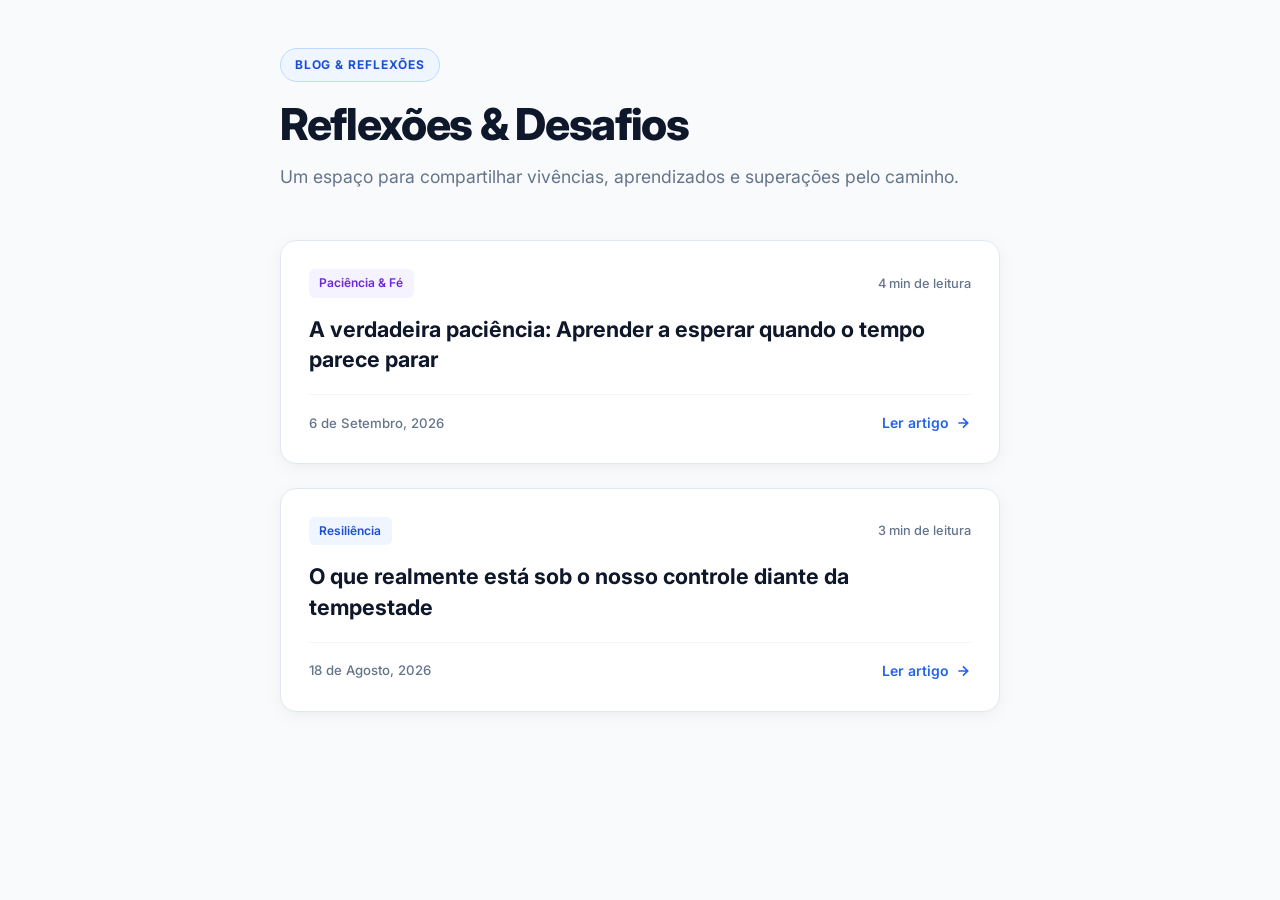
==== index.html @ 65b881c4 "Add files via upload" ====
<!-- Define el estándar HTML5 -->
<!DOCTYPE html>
<!-- Especifica la etiqueta raíz con el idioma oficial portugués de Brasil -->
<html lang="pt-BR">
<head>
  <!-- Codificación de caracteres para compatibilidad de símbolos y acentos -->
  <meta charset="UTF-8">
  <!-- Configuración de Viewport para adaptarse a pantallas móviles y desktop -->
  <meta name="viewport" content="width=device-width, initial-scale=1.0">
  <!-- Título principal de la aplicación -->
  <title>Meu Blog Pessoal</title>
  <!-- Importación de fuente moderna Inter desde Google Fonts -->
  <link rel="preconnect" href="https://fonts.googleapis.com">
  <link rel="preconnect" href="https://fonts.gstatic.com" crossorigin>
  <link href="https://fonts.googleapis.com/css2?family=Inter:wght@400;500;600;700;800&display=swap" rel="stylesheet">
  <!-- Enlace a la hoja de estilos CSS -->
  <link rel="stylesheet" href="style.css">
</head>
<body>

  <!-- Contenedor central de la interfaz -->
  <main class="container">
    
    <!-- VISTA 1: Lista de Publicaciones del Feed (Vista activa inicial) -->
    <section id="feed-view" class="view active">
      <!-- Encabezado sobrio y limpio -->
      <header class="hero-header">
        <span class="badge">Blog & Reflexões</span>
        <h1 class="header-title">Reflexões & Desafios</h1>
        <p>Um espaço para compartilhar vivências, aprendizados e superações pelo caminho.</p>
      </header>

      <!-- Lista de tarjetas en fondo claro -->
      <div class="posts-feed">
        
        <!-- Tarjeta de la publicación 2 (Más reciente) -->
        <article class="post-card" data-id="2">
          <div class="card-header-info">
            <span class="tag tag-purple">Paciência & Fé</span>
            <span class="read-time">4 min de leitura</span>
          </div>
          <h2 class="post-title">A verdadeira paciência: Aprender a esperar quando o tempo parece parar</h2>
          <div class="card-footer-info">
            <time class="post-date">6 de Setembro, 2026</time>
            <span class="read-more">Ler artigo <svg width="16" height="16" viewBox="0 0 24 24" fill="none" stroke="currentColor" stroke-width="2.5"><path d="M5 12h14M12 5l7 7-7 7"/></svg></span>
          </div>
        </article>

        <!-- Tarjeta de la publicación 1 -->
        <article class="post-card" data-id="1">
          <div class="card-header-info">
            <span class="tag tag-blue">Resiliência</span>
            <span class="read-time">3 min de leitura</span>
          </div>
          <h2 class="post-title">O que realmente está sob o nosso controle diante da tempestade</h2>
          <div class="card-footer-info">
            <time class="post-date">18 de Agosto, 2026</time>
            <span class="read-more">Ler artigo <svg width="16" height="16" viewBox="0 0 24 24" fill="none" stroke="currentColor" stroke-width="2.5"><path d="M5 12h14M12 5l7 7-7 7"/></svg></span>
          </div>
        </article>

      </div>
    </section>

    <!-- VISTA 2: Lectura Detallada de un Artículo Individual -->
    <section id="detail-view" class="view">
      <!-- Botón de retorno claro -->
      <button id="back-btn" class="back-btn">
        <svg width="20" height="20" viewBox="0 0 24 24" fill="none" stroke="currentColor" stroke-width="2.5" stroke-linecap="round" stroke-linejoin="round"><line x1="19" y1="12" x2="5" y2="12"></line><polyline points="12 19 5 12 12 5"></polyline></svg>
        Voltar às publicações
      </button>

      <!-- Tarjeta blanca para lectura cómoda -->
      <article class="single-article">
        <div class="article-meta">
          <time id="article-date" class="post-date"></time>
        </div>
        <h1 id="article-title"></h1>
        <div id="article-content" class="content"></div>
      </article>
    </section>

  </main>

  <!-- Carga del script JavaScript externo -->
  <script src="script.js"></script>
</body>
</html>
---- style.css ----
/* ==========================================================================
   CONFIGURACIÓN DE VARIABLES Y PALETA DE COLORES (LIGHT MODE)
   ========================================================================== */
:root {
  /* Color de fondo principal de la página (gris-blanco muy suave para no cansar la vista) */
  --bg-color: #f8fafc;
  
  /* Color de fondo de los contenedores/tarjetas (blanco puro para resaltar del fondo) */
  --card-bg: #ffffff;
  
  /* Color de borde por defecto de las tarjetas (gris claro sutil) */
  --card-border: #e2e8f0;
  
  /* Color de borde al pasar el cursor sobre una tarjeta (gris un poco más oscuro) */
  --card-border-hover: #cbd5e1;
  
  /* Color de texto principal para títulos e información destacada (negro/azul oscuro) */
  --text-main: #0f172a;
  
  /* Color de texto secundario para fechas, metas y textos de apoyo (gris medio) */
  --text-muted: #64748b;
  
  /* Color de texto optimizado para párrafos largos y lecturas extensas (gris oscuro) */
  --text-content: #334155;

  /* Color primario de acento para botones, enlaces y elementos interactivos (azul elegante) */
  --accent-primary: #2563eb;
  
  /* Color secundario de acento para etiquetas decorativas (púrpura) */
  --accent-secondary: #7c3aed;
  
  /* Sombra suave e indirecta por defecto para dar profundidad a las tarjetas */
  --shadow-card: 0 4px 20px -2px rgba(0, 0, 0, 0.05), 0 2px 6px -1px rgba(0, 0, 0, 0.02);
  
  /* Sombra más elevada para el efecto de elevación al pasar el cursor (hover) */
  --shadow-hover: 0 12px 28px -4px rgba(0, 0, 0, 0.08), 0 4px 12px -2px rgba(0, 0, 0, 0.03);
}

/* ==========================================================================
   REINICIO BASE (RESET) Y ESTILOS GLOBALES
   ========================================================================== */

/* Reseteo universal: Asegura que el padding y border no alteren el tamaño total asignado a los elementos */
* {
  box-sizing: border-box; /* Incluye padding y border dentro del ancho/alto total */
  margin: 0;             /* Elimina los márgenes externos por defecto de todos los elementos */
  padding: 0;            /* Elimina los rellenos internos por defecto de todos los elementos */
}

/* Estilos para el cuerpo completo del documento */
body {
  font-family: 'Inter', system-ui, -apple-system, sans-serif; /* Tipografía principal moderna con fallbacks de sistema */
  background-color: var(--bg-color); /* Aplica el color de fondo definido en la variable */
  color: var(--text-main);           /* Aplica el color de texto principal */
  line-height: 1.7;                   /* Altura de línea para mejorar la legibilidad del texto */
  padding: 3rem 1.25rem;             /* Relleno: 3rem arriba/abajo y 1.25rem a los lados */
  min-height: 100vh;                 /* Fuerza a que el cuerpo ocupe como mínimo el 100% de la altura de la pantalla */
  -webkit-font-smoothing: antialiased; /* Suaviza el renderizado de bordes de las fuentes en navegadores WebKit */
}

/* ==========================================================================
   ESTRUCTURA CONTENEDORA Y VISTAS DE NAVEGACIÓN
   ========================================================================== */

/* Contenedor central delimitador de ancho */
.container {
  max-width: 720px;  /* Ancho máximo ideado para una lectura cómoda sin líneas demasiado largas */
  margin: 0 auto;    /* Centra horizontalmente el contenedor en la pantalla */
}

/* Reglas base para las secciones/vistas que se alternan (Feed vs Artículo) */
.view {
  display: none;                         /* Oculta la vista de manera predeterminada */
  opacity: 0;                            /* Inicia completamente transparente para la animación */
  transform: translateY(10px);          /* Desplaza la vista 10px hacia abajo para la animación de entrada */
  transition: opacity 0.25s ease, transform 0.25s ease; /* Define la velocidad y curva de transición de entrada */
}

/* Clase que activa y muestra la vista deseada */
.view.active {
  display: block;             /* Muestra la vista en el flujo del documento */
  opacity: 1;                 /* Hace totalmente visible la vista */
  transform: translateY(0);   /* Devuelve la vista a su posición original en el eje Y */
}

/* ==========================================================================
   ENCABEZADO PRINCIPAL (HERO HEADER)
   ========================================================================== */

/* Estructura del bloque del encabezado principal */
.hero-header {
  margin-bottom: 3rem; /* Espaciado inferior para separarlo de la lista de posts */
  text-align: left;    /* Alineación de texto a la izquierda */
}

/* Etiqueta pequeña sobre el título principal */
.badge {
  display: inline-block;          /* Mantiene comportamiento en línea pero permite paddings y márgenes */
  padding: 0.35rem 0.85rem;       /* Espaciado interno de la etiqueta */
  font-size: 0.75rem;             /* Tamañao de texto pequeño */
  font-weight: 700;               /* Texto en negrita para jerarquía visual */
  text-transform: uppercase;      /* Transforma el texto completamente a mayúsculas */
  letter-spacing: 0.08em;         /* Añade espaciado entre letras */
  color: #1d4ed8;                 /* Color del texto azul oscuro */
  background: #eff6ff;            /* Fondo azul muy claro para contraste */
  border: 1px solid #bfdbfe;      /* Borde fino azul claro */
  border-radius: 20px;            /* Bordes redondeados tipo píldora */
  margin-bottom: 1rem;            /* Margen inferior para separarlo del título */
}

/* Título principal del blog */
.header-title {
  font-size: 2.75rem;        /* Tamaño de fuente grande y destacado */
  font-weight: 800;          /* Peso de fuente extra bold */
  letter-spacing: -0.03em;   /* Junta ligeramente las letras para un acabado moderno */
  color: var(--text-main);   /* Utiliza el tono oscuro principal */
  line-height: 1.2;          /* Interlineado ajustado para títulos grandes */
}

/* Subtítulo o descripción corta debajo del título principal */
.hero-header p {
  color: var(--text-muted); /* Color gris medio para menor jerarquía visual */
  font-size: 1.1rem;        /* Tamaño de texto ligeramente superior al estándar */
  margin-top: 0.75rem;      /* Margen superior para separarlo del título */
}

/* ==========================================================================
   FEED DE PUBLICACIONES Y TARJETAS (POST CARDS)
   ========================================================================== */

/* Contenedor flexible de la lista de entradas */
.posts-feed {
  display: flex;             /* Habilita el modelo Flexbox */
  flex-direction: column;    /* Apila las tarjetas verticalmente */
  gap: 1.5rem;               /* Espacio uniforme entre cada tarjeta */
}

/* Estilo individual de las tarjetas de publicaciones */
.post-card {
  background: var(--card-bg);                               /* Fondo blanco definido en variables */
  border: 1px solid var(--card-border);                     /* Borde gris tenue */
  border-radius: 16px;                                      /* Esquinas suavemente redondeadas */
  padding: 1.75rem;                                         /* Espaciado interno general de la tarjeta */
  cursor: pointer;                                          /* Cambia el puntero al icono de mano interactiva */
  box-shadow: var(--shadow-card);                           /* Aplica la sombra base */
  transition: all 0.25s cubic-bezier(0.16, 1, 0.3, 1);       /* Transición fluida y natural al interactuar */
}

/* Comportamiento visual de la tarjeta al pasar el cursor por encima (Hover) */
.post-card:hover {
  transform: translateY(-3px);       /* Eleva la tarjeta 3 píxeles */
  border-color: var(--card-border-hover); /* Cambia el color del borde a un tono más oscuro */
  box-shadow: var(--shadow-hover);   /* Aumenta la intensidad de la sombra */
}

/* Sección superior dentro de la tarjeta (Tags y Tiempo de lectura) */
.card-header-info {
  display: flex;                  /* Utiliza Flexbox */
  justify-content: space-between; /* Alinea los elementos a los extremos opuestos */
  align-items: center;            /* Centra verticalmente los elementos */
  margin-bottom: 1rem;            /* Espacio inferior antes del título */
}

/* Clase base universal para las etiquetas (Tags) */
.tag {
  font-size: 0.75rem;      /* Tamaño de texto reducido */
  font-weight: 600;        /* Peso semi-bold */
  padding: 0.25rem 0.65rem;/* Espaciado interno */
  border-radius: 6px;      /* Esquinas ligeramente redondeadas */
}

/* Variación temática de color azul para tags */
.tag-blue {
  background: #eff6ff; /* Fondo azul pastel claro */
  color: #1d4ed8;      /* Texto azul intenso */
}

/* Variación temática de color púrpura para tags */
.tag-purple {
  background: #f5f3ff; /* Fondo púrpura pastel claro */
  color: #6d28d9;      /* Texto púrpura intenso */
}

/* Indicador de tiempo estimado de lectura */
.read-time {
  font-size: 0.8rem;       /* Tamaño pequeño */
  color: var(--text-muted);/* Color gris atenuado */
  font-weight: 500;        /* Peso medio */
}

/* Título del post dentro de la tarjeta */
.post-title {
  font-size: 1.35rem;        /* Tamaño intermedio sobrio */
  font-weight: 700;          /* Peso negrita */
  color: var(--text-main);   /* Color oscuro principal */
  line-height: 1.4;          /* Interlineado cómodo */
  margin-bottom: 1.25rem;    /* Espacio inferior */
  transition: color 0.2s ease;/* Transición suave para el cambio de color en hover */
}

/* Cambia el color del título de la tarjeta al hacer hover en la tarjeta */
.post-card:hover .post-title {
  color: var(--accent-primary); /* Pasa a color azul primario */
}

/* Sección inferior dentro de la tarjeta (Fecha y enlace de lectura) */
.card-footer-info {
  display: flex;                  /* Utiliza Flexbox */
  justify-content: space-between; /* Distribuye a los extremos */
  align-items: center;            /* Centra alineación vertical */
  border-top: 1px solid #f1f5f9;  /* Línea divisoria superior muy suave */
  padding-top: 1rem;              /* Espacio interno sobre la línea */
}

/* Elemento para mostrar la fecha de la publicación */
.post-date {
  font-size: 0.825rem;     /* Texto de tamaño discreto */
  font-weight: 500;        /* Peso de fuente medio */
  color: var(--text-muted);/* Color gris secundario */
}

/* Texto/Enlace indicador "Ler artigo" */
.read-more {
  font-size: 0.875rem;          /* Tamaño de fuente estándar pequeño */
  font-weight: 600;             /* Peso semi-bold */
  color: var(--accent-primary); /* Color azul de acento */
  display: inline-flex;         /* Permite alinear el icono SVG horizontalmente con el texto */
  align-items: center;          /* Centra verticalmente el icono con el texto */
  gap: 0.35rem;                 /* Separación entre el texto y el icono SVG */
  transition: gap 0.2s ease;    /* Anima la separación al interactuar */
}

/* Efecto de desplazamiento de la flecha al pasar el cursor sobre la tarjeta */
.post-card:hover .read-more {
  gap: 0.6rem;         /* Separa más el icono del texto dando sensación de movimiento */
  color: #1d4ed8;      /* Oscurece ligeramente el azul */
}

/* ==========================================================================
   VISTA DETALLADA DEL ARTÍCULO (SINGLE ARTICLE)
   ========================================================================== */

/* Botón de regreso a la lista de publicaciones */
.back-btn {
  display: inline-flex;                    /* Flexbox en línea para alinear texto e icono SVG */
  align-items: center;                     /* Centrado vertical de elementos */
  gap: 0.6rem;                             /* Separación entre la flecha y el texto */
  background: var(--card-bg);              /* Fondo blanco */
  border: 1px solid var(--card-border);    /* Borde gris */
  border-radius: 30px;                     /* Forma redondeada tipo cápsula */
  color: var(--text-main);                 /* Color de texto principal */
  font-size: 0.9rem;                       /* Tamañao de fuente */
  font-weight: 600;                        /* Texto semi-bold */
  cursor: pointer;                         /* Puntero interactivo */
  padding: 0.6rem 1.25rem;                 /* Espaciado interno */
  margin-bottom: 2rem;                     /* Margen inferior para separarlo del artículo */
  box-shadow: 0 2px 4px rgba(0,0,0,0.03);  /* Sombra casi imperceptible */
  transition: all 0.2s ease;               /* Transición suave para efectos hover */
}

/* Efecto Hover del botón para volver */
.back-btn:hover {
  background: #f1f5f9;       /* Fondo ligeramente gris al pasar el ratón */
  border-color: #cbd5e1;     /* Borde algo más oscuro */
  transform: translateX(-3px);/* Desplaza el botón 3px a la izquierda para indicar retroceso */
}

/* Contenedor principal del artículo completo */
.single-article {
  background: var(--card-bg);           /* Fondo blanco puro */
  border: 1px solid var(--card-border); /* Borde gris tenue */
  border-radius: 20px;                  /* Bordes más redondeados */
  padding: 3rem 2.5rem;                 /* Relleno interno amplio para simular lectura en papel */
  box-shadow: var(--shadow-card);       /* Aplicación de sombra suave */
}

/* Contenedor de información meta dentro del artículo */
.article-meta {
  margin-bottom: 1rem; /* Margen inferior antes del título */
}

/* Título principal dentro del artículo leído */
.single-article h1 {
  font-size: 2.25rem;      /* Tamañao grande para la cabecera de la lectura */
  font-weight: 800;        /* Extra bold */
  line-height: 1.3;        /* Interlineado ajustado */
  margin-bottom: 2rem;     /* Separación inferior antes del contenido */
  color: var(--text-main); /* Color oscuro principal */
  letter-spacing: -0.02em; /* Espaciado de letras ajustado */
}

/* Párrafos dentro del contenido del artículo */
.single-article .content p {
  font-size: 1.1rem;         /* Tamañao de fuente óptimo para lecturas prolongadas */
  color: var(--text-content);/* Gris oscuro sin llegar al negro absoluto */
  margin-bottom: 1.5rem;     /* Separación entre párrafos */
  line-height: 1.8;          /* Interlineado amplio para lectura ágil */
}

/* Estilos para las citas/citas bíblicas (Blockquote) */
.single-article blockquote {
  border-left: 4px solid var(--accent-primary); /* Barra lateral gruesa en azul */
  background: #f8fafc;                          /* Fondo gris claro contrastante */
  padding: 1.25rem 1.5rem;                      /* Espaciado interno */
  border-radius: 0 12px 12px 0;                 /* Esquinas redondeadas únicamente en el lado derecho */
  margin: 2rem 0;                               /* Margen superior e inferior para aislar la cita */
  font-style: italic;                           /* Fuente en cursiva */
  color: #475569;                               /* Color de texto gris sobrio */
  font-size: 1.05rem;                           /* Tamañao de texto ligeramente destacado */
}
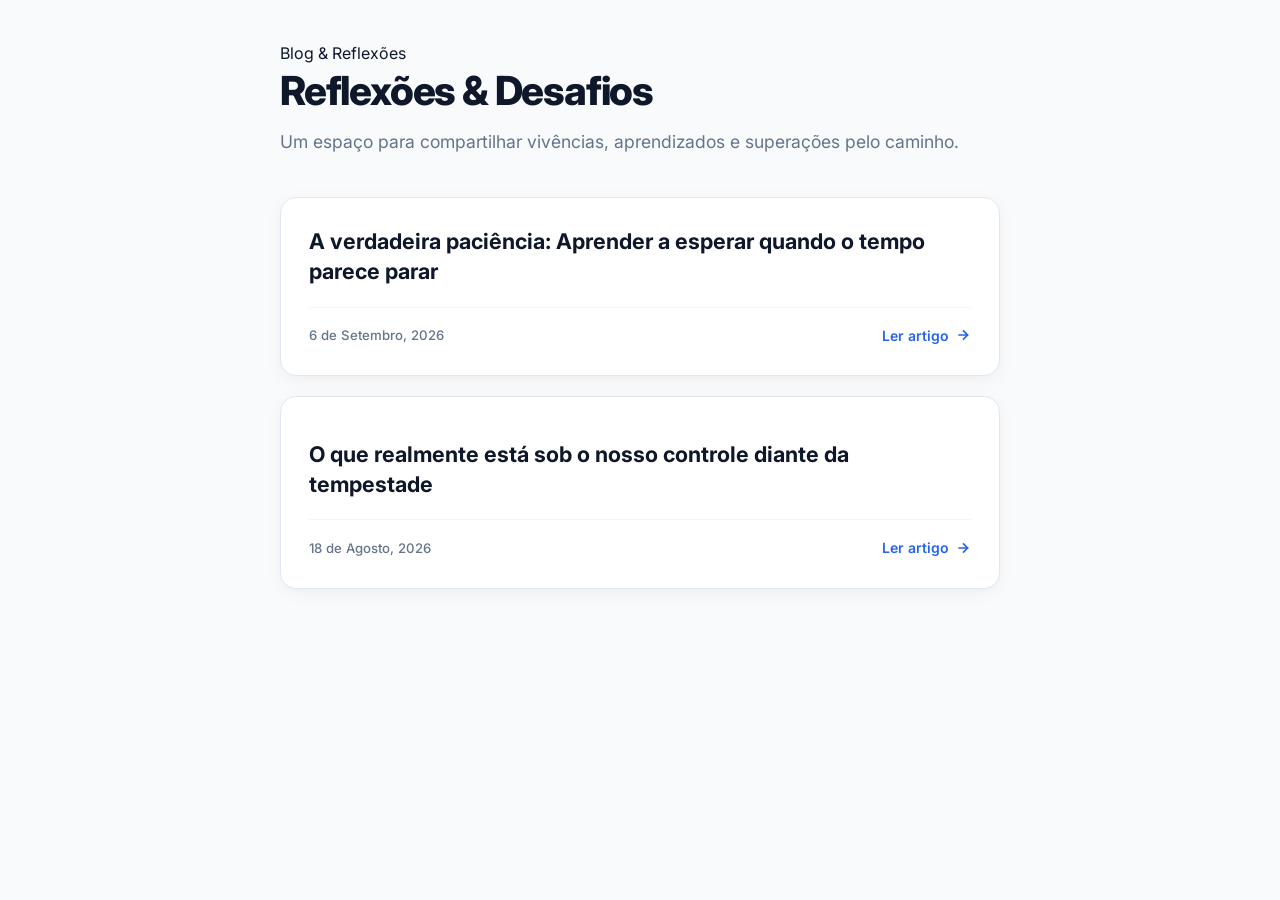
==== commit e0f2d7cc: "Add files via upload" ====
--- a/index.html
+++ b/index.html
@@ -35,10 +35,6 @@
         
         <!-- Tarjeta de la publicación 2 (Más reciente) -->
         <article class="post-card" data-id="2">
-          <div class="card-header-info">
-            <span class="tag tag-purple">Paciência & Fé</span>
-            <span class="read-time">4 min de leitura</span>
-          </div>
           <h2 class="post-title">A verdadeira paciência: Aprender a esperar quando o tempo parece parar</h2>
           <div class="card-footer-info">
             <time class="post-date">6 de Setembro, 2026</time>
@@ -49,8 +45,6 @@
         <!-- Tarjeta de la publicación 1 -->
         <article class="post-card" data-id="1">
           <div class="card-header-info">
-            <span class="tag tag-blue">Resiliência</span>
-            <span class="read-time">3 min de leitura</span>
           </div>
           <h2 class="post-title">O que realmente está sob o nosso controle diante da tempestade</h2>
           <div class="card-footer-info">
--- a/style.css
+++ b/style.css
@@ -2,37 +2,37 @@
    CONFIGURACIÓN DE VARIABLES Y PALETA DE COLORES (LIGHT MODE)
    ========================================================================== */
 :root {
-  /* Color de fondo principal de la página (gris-blanco muy suave para no cansar la vista) */
+  /* Color de fondo principal de la página (gris-blanco suave) */
   --bg-color: #f8fafc;
   
-  /* Color de fondo de los contenedores/tarjetas (blanco puro para resaltar del fondo) */
+  /* Color de fondo de los contenedores/tarjetas (blanco puro) */
   --card-bg: #ffffff;
   
-  /* Color de borde por defecto de las tarjetas (gris claro sutil) */
+  /* Color de borde por defecto de las tarjetas */
   --card-border: #e2e8f0;
   
-  /* Color de borde al pasar el cursor sobre una tarjeta (gris un poco más oscuro) */
+  /* Color de borde al pasar el cursor sobre una tarjeta */
   --card-border-hover: #cbd5e1;
   
-  /* Color de texto principal para títulos e información destacada (negro/azul oscuro) */
+  /* Color de texto principal para títulos e información destacada */
   --text-main: #0f172a;
   
-  /* Color de texto secundario para fechas, metas y textos de apoyo (gris medio) */
+  /* Color de texto secundario para fechas y apoyo */
   --text-muted: #64748b;
   
-  /* Color de texto optimizado para párrafos largos y lecturas extensas (gris oscuro) */
+  /* Color de texto optimizado para párrafos largos */
   --text-content: #334155;
 
-  /* Color primario de acento para botones, enlaces y elementos interactivos (azul elegante) */
+  /* Color primario de acento para botones y enlaces */
   --accent-primary: #2563eb;
   
-  /* Color secundario de acento para etiquetas decorativas (púrpura) */
+  /* Color secundario de acento para etiquetas decorativas */
   --accent-secondary: #7c3aed;
   
-  /* Sombra suave e indirecta por defecto para dar profundidad a las tarjetas */
+  /* Sombra suave por defecto */
   --shadow-card: 0 4px 20px -2px rgba(0, 0, 0, 0.05), 0 2px 6px -1px rgba(0, 0, 0, 0.02);
   
-  /* Sombra más elevada para el efecto de elevación al pasar el cursor (hover) */
+  /* Sombra más elevada para el efecto hover */
   --shadow-hover: 0 12px 28px -4px rgba(0, 0, 0, 0.08), 0 4px 12px -2px rgba(0, 0, 0, 0.03);
 }
 
@@ -40,22 +40,22 @@
    REINICIO BASE (RESET) Y ESTILOS GLOBALES
    ========================================================================== */
 
-/* Reseteo universal: Asegura que el padding y border no alteren el tamaño total asignado a los elementos */
+/* Reseteo universal */
 * {
-  box-sizing: border-box; /* Incluye padding y border dentro del ancho/alto total */
-  margin: 0;             /* Elimina los márgenes externos por defecto de todos los elementos */
-  padding: 0;            /* Elimina los rellenos internos por defecto de todos los elementos */
+  box-sizing: border-box;
+  margin: 0;
+  padding: 0;
 }
 
 /* Estilos para el cuerpo completo del documento */
 body {
-  font-family: 'Inter', system-ui, -apple-system, sans-serif; /* Tipografía principal moderna con fallbacks de sistema */
-  background-color: var(--bg-color); /* Aplica el color de fondo definido en la variable */
-  color: var(--text-main);           /* Aplica el color de texto principal */
-  line-height: 1.7;                   /* Altura de línea para mejorar la legibilidad del texto */
-  padding: 3rem 1.25rem;             /* Relleno: 3rem arriba/abajo y 1.25rem a los lados */
-  min-height: 100vh;                 /* Fuerza a que el cuerpo ocupe como mínimo el 100% de la altura de la pantalla */
-  -webkit-font-smoothing: antialiased; /* Suaviza el renderizado de bordes de las fuentes en navegadores WebKit */
+  font-family: 'Inter', system-ui, -apple-system, sans-serif;
+  background-color: var(--bg-color);
+  color: var(--text-main);
+  line-height: 1.7;
+  padding: 2.5rem 1.25rem;
+  min-height: 100vh;
+  -webkit-font-smoothing: antialiased;
 }
 
 /* ==========================================================================
@@ -64,23 +64,24 @@
 
 /* Contenedor central delimitador de ancho */
 .container {
-  max-width: 720px;  /* Ancho máximo ideado para una lectura cómoda sin líneas demasiado largas */
-  margin: 0 auto;    /* Centra horizontalmente el contenedor en la pantalla */
-}
-
-/* Reglas base para las secciones/vistas que se alternan (Feed vs Artículo) */
+  max-width: 720px;
+  margin: 0 auto;
+  width: 100%;
+}
+
+/* Reglas base para las secciones/vistas que se alternan */
 .view {
-  display: none;                         /* Oculta la vista de manera predeterminada */
-  opacity: 0;                            /* Inicia completamente transparente para la animación */
-  transform: translateY(10px);          /* Desplaza la vista 10px hacia abajo para la animación de entrada */
-  transition: opacity 0.25s ease, transform 0.25s ease; /* Define la velocidad y curva de transición de entrada */
+  display: none;
+  opacity: 0;
+  transform: translateY(10px);
+  transition: opacity 0.25s ease, transform 0.25s ease;
 }
 
 /* Clase que activa y muestra la vista deseada */
 .view.active {
-  display: block;             /* Muestra la vista en el flujo del documento */
-  opacity: 1;                 /* Hace totalmente visible la vista */
-  transform: translateY(0);   /* Devuelve la vista a su posición original en el eje Y */
+  display: block;
+  opacity: 1;
+  transform: translateY(0);
 }
 
 /* ==========================================================================
@@ -89,39 +90,24 @@
 
 /* Estructura del bloque del encabezado principal */
 .hero-header {
-  margin-bottom: 3rem; /* Espaciado inferior para separarlo de la lista de posts */
-  text-align: left;    /* Alineación de texto a la izquierda */
-}
-
-/* Etiqueta pequeña sobre el título principal */
-.badge {
-  display: inline-block;          /* Mantiene comportamiento en línea pero permite paddings y márgenes */
-  padding: 0.35rem 0.85rem;       /* Espaciado interno de la etiqueta */
-  font-size: 0.75rem;             /* Tamañao de texto pequeño */
-  font-weight: 700;               /* Texto en negrita para jerarquía visual */
-  text-transform: uppercase;      /* Transforma el texto completamente a mayúsculas */
-  letter-spacing: 0.08em;         /* Añade espaciado entre letras */
-  color: #1d4ed8;                 /* Color del texto azul oscuro */
-  background: #eff6ff;            /* Fondo azul muy claro para contraste */
-  border: 1px solid #bfdbfe;      /* Borde fino azul claro */
-  border-radius: 20px;            /* Bordes redondeados tipo píldora */
-  margin-bottom: 1rem;            /* Margen inferior para separarlo del título */
+  margin-bottom: 2.5rem;
+  text-align: left;
 }
 
 /* Título principal del blog */
 .header-title {
-  font-size: 2.75rem;        /* Tamaño de fuente grande y destacado */
-  font-weight: 800;          /* Peso de fuente extra bold */
-  letter-spacing: -0.03em;   /* Junta ligeramente las letras para un acabado moderno */
-  color: var(--text-main);   /* Utiliza el tono oscuro principal */
-  line-height: 1.2;          /* Interlineado ajustado para títulos grandes */
+  font-size: 2.5rem;
+  font-weight: 800;
+  letter-spacing: -0.03em;
+  color: var(--text-main);
+  line-height: 1.2;
 }
 
 /* Subtítulo o descripción corta debajo del título principal */
 .hero-header p {
-  color: var(--text-muted); /* Color gris medio para menor jerarquía visual */
-  font-size: 1.1rem;        /* Tamaño de texto ligeramente superior al estándar */
-  margin-top: 0.75rem;      /* Margen superior para separarlo del título */
+  color: var(--text-muted);
+  font-size: 1.1rem;
+  margin-top: 0.75rem;
 }
 
 /* ==========================================================================
@@ -130,110 +116,106 @@
 
 /* Contenedor flexible de la lista de entradas */
 .posts-feed {
-  display: flex;             /* Habilita el modelo Flexbox */
-  flex-direction: column;    /* Apila las tarjetas verticalmente */
-  gap: 1.5rem;               /* Espacio uniforme entre cada tarjeta */
+  display: flex;
+  flex-direction: column;
+  gap: 1.25rem;
 }
 
 /* Estilo individual de las tarjetas de publicaciones */
 .post-card {
-  background: var(--card-bg);                               /* Fondo blanco definido en variables */
-  border: 1px solid var(--card-border);                     /* Borde gris tenue */
-  border-radius: 16px;                                      /* Esquinas suavemente redondeadas */
-  padding: 1.75rem;                                         /* Espaciado interno general de la tarjeta */
-  cursor: pointer;                                          /* Cambia el puntero al icono de mano interactiva */
-  box-shadow: var(--shadow-card);                           /* Aplica la sombra base */
-  transition: all 0.25s cubic-bezier(0.16, 1, 0.3, 1);       /* Transición fluida y natural al interactuar */
-}
-
-/* Comportamiento visual de la tarjeta al pasar el cursor por encima (Hover) */
+  background: var(--card-bg);
+  border: 1px solid var(--card-border);
+  border-radius: 16px;
+  padding: 1.75rem;
+  cursor: pointer;
+  box-shadow: var(--shadow-card);
+  transition: all 0.25s cubic-bezier(0.16, 1, 0.3, 1);
+}
+
+/* Comportamiento visual de la tarjeta al pasar el cursor (Hover) */
 .post-card:hover {
-  transform: translateY(-3px);       /* Eleva la tarjeta 3 píxeles */
-  border-color: var(--card-border-hover); /* Cambia el color del borde a un tono más oscuro */
-  box-shadow: var(--shadow-hover);   /* Aumenta la intensidad de la sombra */
+  transform: translateY(-3px);
+  border-color: var(--card-border-hover);
+  box-shadow: var(--shadow-hover);
 }
 
 /* Sección superior dentro de la tarjeta (Tags y Tiempo de lectura) */
 .card-header-info {
-  display: flex;                  /* Utiliza Flexbox */
-  justify-content: space-between; /* Alinea los elementos a los extremos opuestos */
-  align-items: center;            /* Centra verticalmente los elementos */
-  margin-bottom: 1rem;            /* Espacio inferior antes del título */
+  display: flex;
+  justify-content: space-between;
+  align-items: center;
+  margin-bottom: 0.85rem;
 }
 
 /* Clase base universal para las etiquetas (Tags) */
 .tag {
-  font-size: 0.75rem;      /* Tamaño de texto reducido */
-  font-weight: 600;        /* Peso semi-bold */
-  padding: 0.25rem 0.65rem;/* Espaciado interno */
-  border-radius: 6px;      /* Esquinas ligeramente redondeadas */
-}
-
-/* Variación temática de color azul para tags */
+  font-size: 0.75rem;
+  font-weight: 600;
+  padding: 0.25rem 0.65rem;
+  border-radius: 6px;
+}
+
 .tag-blue {
-  background: #eff6ff; /* Fondo azul pastel claro */
-  color: #1d4ed8;      /* Texto azul intenso */
-}
-
-/* Variación temática de color púrpura para tags */
+  background: #eff6ff;
+  color: #1d4ed8;
+}
+
 .tag-purple {
-  background: #f5f3ff; /* Fondo púrpura pastel claro */
-  color: #6d28d9;      /* Texto púrpura intenso */
+  background: #f5f3ff;
+  color: #6d28d9;
 }
 
 /* Indicador de tiempo estimado de lectura */
 .read-time {
-  font-size: 0.8rem;       /* Tamaño pequeño */
-  color: var(--text-muted);/* Color gris atenuado */
-  font-weight: 500;        /* Peso medio */
+  font-size: 0.8rem;
+  color: var(--text-muted);
+  font-weight: 500;
 }
 
 /* Título del post dentro de la tarjeta */
 .post-title {
-  font-size: 1.35rem;        /* Tamaño intermedio sobrio */
-  font-weight: 700;          /* Peso negrita */
-  color: var(--text-main);   /* Color oscuro principal */
-  line-height: 1.4;          /* Interlineado cómodo */
-  margin-bottom: 1.25rem;    /* Espacio inferior */
-  transition: color 0.2s ease;/* Transición suave para el cambio de color en hover */
-}
-
-/* Cambia el color del título de la tarjeta al hacer hover en la tarjeta */
+  font-size: 1.35rem;
+  font-weight: 700;
+  color: var(--text-main);
+  line-height: 1.4;
+  margin-bottom: 1.25rem;
+  transition: color 0.2s ease;
+}
+
 .post-card:hover .post-title {
-  color: var(--accent-primary); /* Pasa a color azul primario */
-}
-
-/* Sección inferior dentro de la tarjeta (Fecha y enlace de lectura) */
+  color: var(--accent-primary);
+}
+
+/* Sección inferior dentro de la tarjeta */
 .card-footer-info {
-  display: flex;                  /* Utiliza Flexbox */
-  justify-content: space-between; /* Distribuye a los extremos */
-  align-items: center;            /* Centra alineación vertical */
-  border-top: 1px solid #f1f5f9;  /* Línea divisoria superior muy suave */
-  padding-top: 1rem;              /* Espacio interno sobre la línea */
-}
-
-/* Elemento para mostrar la fecha de la publicación */
+  display: flex;
+  justify-content: space-between;
+  align-items: center;
+  border-top: 1px solid #f1f5f9;
+  padding-top: 1rem;
+}
+
+/* Fecha de la publicación */
 .post-date {
-  font-size: 0.825rem;     /* Texto de tamaño discreto */
-  font-weight: 500;        /* Peso de fuente medio */
-  color: var(--text-muted);/* Color gris secundario */
+  font-size: 0.825rem;
+  font-weight: 500;
+  color: var(--text-muted);
 }
 
 /* Texto/Enlace indicador "Ler artigo" */
 .read-more {
-  font-size: 0.875rem;          /* Tamaño de fuente estándar pequeño */
-  font-weight: 600;             /* Peso semi-bold */
-  color: var(--accent-primary); /* Color azul de acento */
-  display: inline-flex;         /* Permite alinear el icono SVG horizontalmente con el texto */
-  align-items: center;          /* Centra verticalmente el icono con el texto */
-  gap: 0.35rem;                 /* Separación entre el texto y el icono SVG */
-  transition: gap 0.2s ease;    /* Anima la separación al interactuar */
-}
-
-/* Efecto de desplazamiento de la flecha al pasar el cursor sobre la tarjeta */
+  font-size: 0.875rem;
+  font-weight: 600;
+  color: var(--accent-primary);
+  display: inline-flex;
+  align-items: center;
+  gap: 0.35rem;
+  transition: gap 0.2s ease;
+}
+
 .post-card:hover .read-more {
-  gap: 0.6rem;         /* Separa más el icono del texto dando sensación de movimiento */
-  color: #1d4ed8;      /* Oscurece ligeramente el azul */
+  gap: 0.6rem;
+  color: #1d4ed8;
 }
 
 /* ==========================================================================
@@ -242,69 +224,137 @@
 
 /* Botón de regreso a la lista de publicaciones */
 .back-btn {
-  display: inline-flex;                    /* Flexbox en línea para alinear texto e icono SVG */
-  align-items: center;                     /* Centrado vertical de elementos */
-  gap: 0.6rem;                             /* Separación entre la flecha y el texto */
-  background: var(--card-bg);              /* Fondo blanco */
-  border: 1px solid var(--card-border);    /* Borde gris */
-  border-radius: 30px;                     /* Forma redondeada tipo cápsula */
-  color: var(--text-main);                 /* Color de texto principal */
-  font-size: 0.9rem;                       /* Tamañao de fuente */
-  font-weight: 600;                        /* Texto semi-bold */
-  cursor: pointer;                         /* Puntero interactivo */
-  padding: 0.6rem 1.25rem;                 /* Espaciado interno */
-  margin-bottom: 2rem;                     /* Margen inferior para separarlo del artículo */
-  box-shadow: 0 2px 4px rgba(0,0,0,0.03);  /* Sombra casi imperceptible */
-  transition: all 0.2s ease;               /* Transición suave para efectos hover */
-}
-
-/* Efecto Hover del botón para volver */
+  display: inline-flex;
+  align-items: center;
+  gap: 0.6rem;
+  background: var(--card-bg);
+  border: 1px solid var(--card-border);
+  border-radius: 30px;
+  color: var(--text-main);
+  font-size: 0.9rem;
+  font-weight: 600;
+  cursor: pointer;
+  padding: 0.6rem 1.25rem;
+  margin-bottom: 2rem;
+  box-shadow: 0 2px 4px rgba(0,0,0,0.03);
+  transition: all 0.2s ease;
+}
+
 .back-btn:hover {
-  background: #f1f5f9;       /* Fondo ligeramente gris al pasar el ratón */
-  border-color: #cbd5e1;     /* Borde algo más oscuro */
-  transform: translateX(-3px);/* Desplaza el botón 3px a la izquierda para indicar retroceso */
+  background: #f1f5f9;
+  border-color: #cbd5e1;
+  transform: translateX(-3px);
 }
 
 /* Contenedor principal del artículo completo */
 .single-article {
-  background: var(--card-bg);           /* Fondo blanco puro */
-  border: 1px solid var(--card-border); /* Borde gris tenue */
-  border-radius: 20px;                  /* Bordes más redondeados */
-  padding: 3rem 2.5rem;                 /* Relleno interno amplio para simular lectura en papel */
-  box-shadow: var(--shadow-card);       /* Aplicación de sombra suave */
+  background: var(--card-bg);
+  border: 1px solid var(--card-border);
+  border-radius: 20px;
+  padding: 3rem 2.5rem;
+  box-shadow: var(--shadow-card);
 }
 
 /* Contenedor de información meta dentro del artículo */
 .article-meta {
-  margin-bottom: 1rem; /* Margen inferior antes del título */
+  margin-bottom: 1rem;
 }
 
 /* Título principal dentro del artículo leído */
 .single-article h1 {
-  font-size: 2.25rem;      /* Tamañao grande para la cabecera de la lectura */
-  font-weight: 800;        /* Extra bold */
-  line-height: 1.3;        /* Interlineado ajustado */
-  margin-bottom: 2rem;     /* Separación inferior antes del contenido */
-  color: var(--text-main); /* Color oscuro principal */
-  letter-spacing: -0.02em; /* Espaciado de letras ajustado */
+  font-size: 2.25rem;
+  font-weight: 800;
+  line-height: 1.3;
+  margin-bottom: 2rem;
+  color: var(--text-main);
+  letter-spacing: -0.02em;
 }
 
 /* Párrafos dentro del contenido del artículo */
 .single-article .content p {
-  font-size: 1.1rem;         /* Tamañao de fuente óptimo para lecturas prolongadas */
-  color: var(--text-content);/* Gris oscuro sin llegar al negro absoluto */
-  margin-bottom: 1.5rem;     /* Separación entre párrafos */
-  line-height: 1.8;          /* Interlineado amplio para lectura ágil */
-}
-
-/* Estilos para las citas/citas bíblicas (Blockquote) */
+  font-size: 1.1rem;
+  color: var(--text-content);
+  margin-bottom: 1.5rem;
+  line-height: 1.8;
+}
+
+/* Estilos para las citas bíblicas/textos (Blockquote) */
 .single-article blockquote {
-  border-left: 4px solid var(--accent-primary); /* Barra lateral gruesa en azul */
-  background: #f8fafc;                          /* Fondo gris claro contrastante */
-  padding: 1.25rem 1.5rem;                      /* Espaciado interno */
-  border-radius: 0 12px 12px 0;                 /* Esquinas redondeadas únicamente en el lado derecho */
-  margin: 2rem 0;                               /* Margen superior e inferior para aislar la cita */
-  font-style: italic;                           /* Fuente en cursiva */
-  color: #475569;                               /* Color de texto gris sobrio */
-  font-size: 1.05rem;                           /* Tamañao de texto ligeramente destacado */
+  border-left: 4px solid var(--accent-primary);
+  background: #f8fafc;
+  padding: 1.25rem 1.5rem;
+  border-radius: 0 12px 12px 0;
+  margin: 2rem 0;
+  font-style: italic;
+  color: #475569;
+  font-size: 1.05rem;
+}
+
+/* ==========================================================================
+   ADAPTABILIDAD PARA DISPOSITIVOS MÓVILES (RESPONSIVE DESIGN)
+   ========================================================================== */
+
+@media (max-width: 640px) {
+  /* Ajuste de margen general para pantallas móviles */
+  body {
+    padding: 1.5rem 1rem;
+  }
+
+  /* Ajuste de tamaño del título del hero */
+  .header-title {
+    font-size: 1.85rem;
+  }
+
+  .hero-header p {
+    font-size: 0.975rem;
+  }
+
+  .hero-header {
+    margin-bottom: 1.75rem;
+  }
+
+  /* Reducción de relleno de las tarjetas para pantallas pequeñas */
+  .post-card {
+    padding: 1.25rem;
+    border-radius: 14px;
+  }
+
+  /* Título de los posts dentro del feed */
+  .post-title {
+    font-size: 1.15rem;
+    margin-bottom: 1rem;
+  }
+
+  /* Relleno del artículo completo en móvil */
+  .single-article {
+    padding: 1.5rem 1.25rem;
+    border-radius: 16px;
+  }
+
+  /* Título del artículo dentro de la lectura */
+  .single-article h1 {
+    font-size: 1.5rem;
+    margin-bottom: 1.5rem;
+  }
+
+  /* Ajuste de lectura de párrafos en móvil */
+  .single-article .content p {
+    font-size: 1rem;
+    line-height: 1.7;
+    margin-bottom: 1.25rem;
+  }
+
+  /* Citas para pantalla móvil */
+  .single-article blockquote {
+    padding: 1rem 1.15rem;
+    font-size: 0.95rem;
+    margin: 1.5rem 0;
+  }
+
+  /* Ajuste del botón para volver en móvil */
+  .back-btn {
+    padding: 0.5rem 1rem;
+    font-size: 0.85rem;
+    margin-bottom: 1.25rem;
+  }
 }
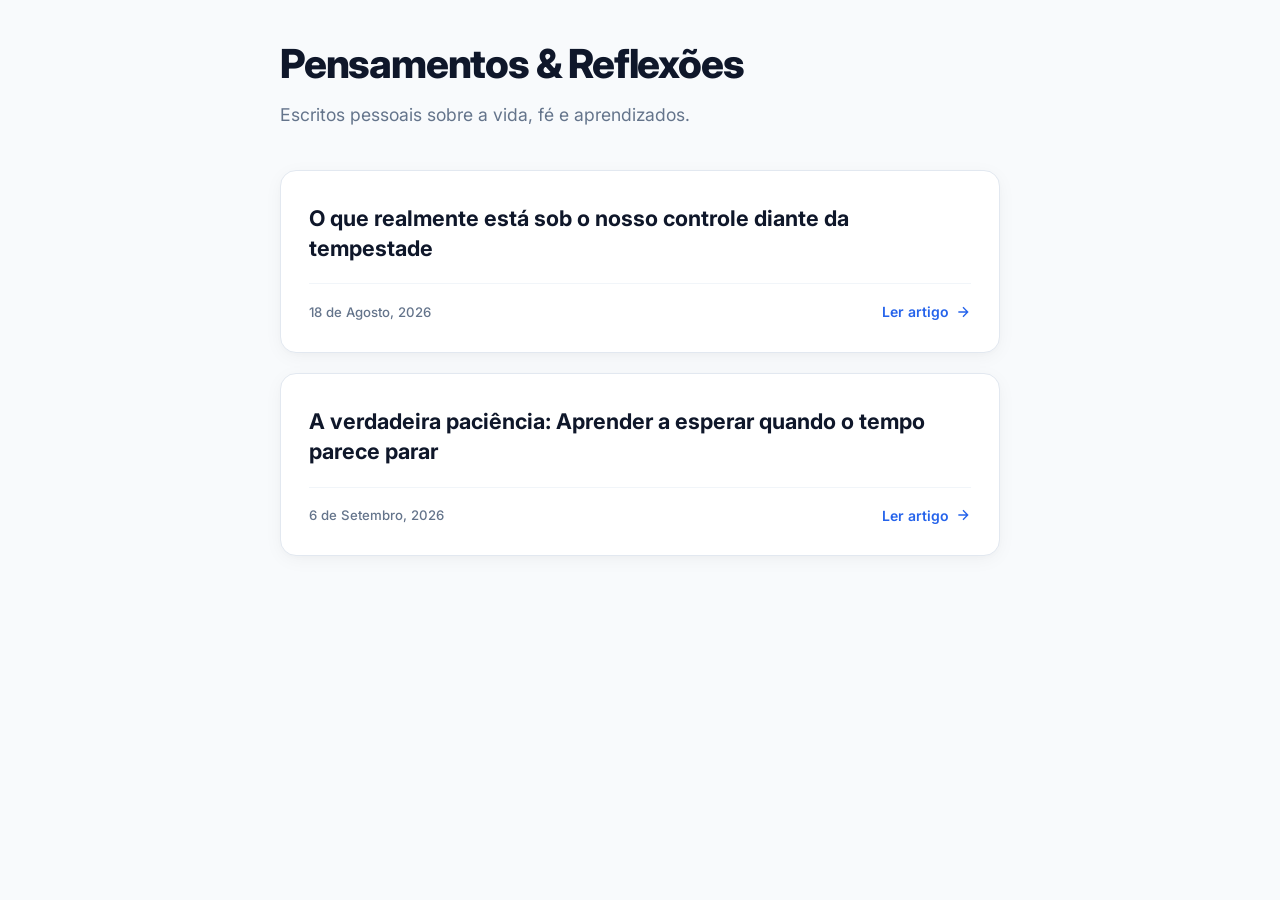
==== commit 2675bc81: "Add files via upload" ====
--- a/index.html
+++ b/index.html
@@ -1,82 +1,113 @@
-<!-- Define el estándar HTML5 -->
 <!DOCTYPE html>
-<!-- Especifica la etiqueta raíz con el idioma oficial portugués de Brasil -->
 <html lang="pt-BR">
 <head>
-  <!-- Codificación de caracteres para compatibilidad de símbolos y acentos -->
   <meta charset="UTF-8">
-  <!-- Configuración de Viewport para adaptarse a pantallas móviles y desktop -->
   <meta name="viewport" content="width=device-width, initial-scale=1.0">
-  <!-- Título principal de la aplicación -->
-  <title>Meu Blog Pessoal</title>
-  <!-- Importación de fuente moderna Inter desde Google Fonts -->
+  <title>Pensamentos & Reflexões</title>
+  
+  <!-- Tipografía Google Fonts (Inter) -->
   <link rel="preconnect" href="https://fonts.googleapis.com">
   <link rel="preconnect" href="https://fonts.gstatic.com" crossorigin>
   <link href="https://fonts.googleapis.com/css2?family=Inter:wght@400;500;600;700;800&display=swap" rel="stylesheet">
-  <!-- Enlace a la hoja de estilos CSS -->
+  
+  <!-- Estilos CSS -->
   <link rel="stylesheet" href="style.css">
 </head>
 <body>
 
-  <!-- Contenedor central de la interfaz -->
   <main class="container">
-    
-    <!-- VISTA 1: Lista de Publicaciones del Feed (Vista activa inicial) -->
+
+    <!-- ==========================================
+         VISTA 1: FEED DE PUBLICACIONES (MAIN VIEW)
+         ========================================== -->
     <section id="feed-view" class="view active">
-      <!-- Encabezado sobrio y limpio -->
+      
+      <!-- Encabezado Principal (Hero Header) -->
       <header class="hero-header">
-        <span class="badge">Blog & Reflexões</span>
-        <h1 class="header-title">Reflexões & Desafios</h1>
-        <p>Um espaço para compartilhar vivências, aprendizados e superações pelo caminho.</p>
+        <h1 class="header-title">Pensamentos & Reflexões</h1>
+        <p>Escritos pessoais sobre a vida, fé e aprendizados.</p>
       </header>
 
-      <!-- Lista de tarjetas en fondo claro -->
+      <!-- Feed de Tarjetas -->
       <div class="posts-feed">
         
-        <!-- Tarjeta de la publicación 2 (Más reciente) -->
-        <article class="post-card" data-id="2">
-          <h2 class="post-title">A verdadeira paciência: Aprender a esperar quando o tempo parece parar</h2>
+        <!-- Tarjeta 1 -->
+        <article class="post-card" data-id="1">
+          <h2 class="post-title">O que realmente está sob o nosso controle diante da tempestade</h2>
+          
           <div class="card-footer-info">
-            <time class="post-date">6 de Setembro, 2026</time>
-            <span class="read-more">Ler artigo <svg width="16" height="16" viewBox="0 0 24 24" fill="none" stroke="currentColor" stroke-width="2.5"><path d="M5 12h14M12 5l7 7-7 7"/></svg></span>
+            <span class="post-date">18 de Agosto, 2026</span>
+            <span class="read-more">
+              Ler artigo 
+              <svg width="16" height="16" viewBox="0 0 24 24" fill="none" stroke="currentColor" stroke-width="2"><path d="M5 12h14M12 5l7 7-7 7"/></svg>
+            </span>
           </div>
         </article>
 
-        <!-- Tarjeta de la publicación 1 -->
-        <article class="post-card" data-id="1">
-          <div class="card-header-info">
-          </div>
-          <h2 class="post-title">O que realmente está sob o nosso controle diante da tempestade</h2>
+        <!-- Tarjeta 2 -->
+        <article class="post-card" data-id="2">
+          <h2 class="post-title">A verdadeira paciência: Aprender a esperar quando o tempo parece parar</h2>
+          
           <div class="card-footer-info">
-            <time class="post-date">18 de Agosto, 2026</time>
-            <span class="read-more">Ler artigo <svg width="16" height="16" viewBox="0 0 24 24" fill="none" stroke="currentColor" stroke-width="2.5"><path d="M5 12h14M12 5l7 7-7 7"/></svg></span>
+            <span class="post-date">6 de Setembro, 2026</span>
+            <span class="read-more">
+              Ler artigo 
+              <svg width="16" height="16" viewBox="0 0 24 24" fill="none" stroke="currentColor" stroke-width="2"><path d="M5 12h14M12 5l7 7-7 7"/></svg>
+            </span>
           </div>
         </article>
 
       </div>
     </section>
 
-    <!-- VISTA 2: Lectura Detallada de un Artículo Individual -->
+    <!-- ==========================================
+         VISTA 2: LECTURA DETALLADA DEL ARTÍCULO
+         ========================================== -->
     <section id="detail-view" class="view">
-      <!-- Botón de retorno claro -->
+      
+      <!-- Botón para regresar al listado -->
       <button id="back-btn" class="back-btn">
-        <svg width="20" height="20" viewBox="0 0 24 24" fill="none" stroke="currentColor" stroke-width="2.5" stroke-linecap="round" stroke-linejoin="round"><line x1="19" y1="12" x2="5" y2="12"></line><polyline points="12 19 5 12 12 5"></polyline></svg>
+        <svg width="18" height="18" viewBox="0 0 24 24" fill="none" stroke="currentColor" stroke-width="2"><path d="M19 12H5M12 19l-7-7 7-7"/></svg>
         Voltar às publicações
       </button>
 
-      <!-- Tarjeta blanca para lectura cómoda -->
+      <!-- Artículo completo -->
       <article class="single-article">
         <div class="article-meta">
           <time id="article-date" class="post-date"></time>
         </div>
+        
         <h1 id="article-title"></h1>
+        
+        <!-- Contenido dinámico inyectado por JS -->
         <div id="article-content" class="content"></div>
+
+        <!-- Sección de Comentarios Anónimos -->
+        <section class="comments-section">
+          <h3 class="comments-title">Comentários</h3>
+
+          <!-- Formulario de comentario -->
+          <form id="comment-form" class="comment-form">
+            <textarea 
+              id="comment-input" 
+              class="comment-input" 
+              placeholder="Escreva um comentário anônimo..." 
+              rows="3" 
+              required
+            ></textarea>
+            <button type="submit" class="comment-btn">Publicar comentário</button>
+          </form>
+
+          <!-- Lista de comentarios -->
+          <div id="comments-list" class="comments-list"></div>
+        </section>
+
       </article>
     </section>
 
   </main>
 
-  <!-- Carga del script JavaScript externo -->
+  <!-- Lógica JavaScript -->
   <script src="script.js"></script>
 </body>
 </html>
--- a/style.css
+++ b/style.css
@@ -1,53 +1,28 @@
 /* ==========================================================================
-   CONFIGURACIÓN DE VARIABLES Y PALETA DE COLORES (LIGHT MODE)
+   CONFIGURACIÓN DE VARIABLES Y PALETA DE COLORES
    ========================================================================== */
 :root {
-  /* Color de fondo principal de la página (gris-blanco suave) */
   --bg-color: #f8fafc;
-  
-  /* Color de fondo de los contenedores/tarjetas (blanco puro) */
   --card-bg: #ffffff;
-  
-  /* Color de borde por defecto de las tarjetas */
   --card-border: #e2e8f0;
-  
-  /* Color de borde al pasar el cursor sobre una tarjeta */
   --card-border-hover: #cbd5e1;
-  
-  /* Color de texto principal para títulos e información destacada */
   --text-main: #0f172a;
-  
-  /* Color de texto secundario para fechas y apoyo */
   --text-muted: #64748b;
-  
-  /* Color de texto optimizado para párrafos largos */
   --text-content: #334155;
-
-  /* Color primario de acento para botones y enlaces */
   --accent-primary: #2563eb;
-  
-  /* Color secundario de acento para etiquetas decorativas */
-  --accent-secondary: #7c3aed;
-  
-  /* Sombra suave por defecto */
   --shadow-card: 0 4px 20px -2px rgba(0, 0, 0, 0.05), 0 2px 6px -1px rgba(0, 0, 0, 0.02);
-  
-  /* Sombra más elevada para el efecto hover */
   --shadow-hover: 0 12px 28px -4px rgba(0, 0, 0, 0.08), 0 4px 12px -2px rgba(0, 0, 0, 0.03);
 }
 
 /* ==========================================================================
-   REINICIO BASE (RESET) Y ESTILOS GLOBALES
-   ========================================================================== */
-
-/* Reseteo universal */
+   REINICIO BASE (RESET)
+   ========================================================================== */
 * {
   box-sizing: border-box;
   margin: 0;
   padding: 0;
 }
 
-/* Estilos para el cuerpo completo del documento */
 body {
   font-family: 'Inter', system-ui, -apple-system, sans-serif;
   background-color: var(--bg-color);
@@ -59,17 +34,14 @@
 }
 
 /* ==========================================================================
-   ESTRUCTURA CONTENEDORA Y VISTAS DE NAVEGACIÓN
-   ========================================================================== */
-
-/* Contenedor central delimitador de ancho */
+   ESTRUCTURA CONTENEDORA Y VISTAS
+   ========================================================================== */
 .container {
   max-width: 720px;
   margin: 0 auto;
   width: 100%;
 }
 
-/* Reglas base para las secciones/vistas que se alternan */
 .view {
   display: none;
   opacity: 0;
@@ -77,7 +49,6 @@
   transition: opacity 0.25s ease, transform 0.25s ease;
 }
 
-/* Clase que activa y muestra la vista deseada */
 .view.active {
   display: block;
   opacity: 1;
@@ -85,16 +56,13 @@
 }
 
 /* ==========================================================================
-   ENCABEZADO PRINCIPAL (HERO HEADER)
-   ========================================================================== */
-
-/* Estructura del bloque del encabezado principal */
+   ENCABEZADO PRINCIPAL (HERO)
+   ========================================================================== */
 .hero-header {
   margin-bottom: 2.5rem;
   text-align: left;
 }
 
-/* Título principal del blog */
 .header-title {
   font-size: 2.5rem;
   font-weight: 800;
@@ -103,7 +71,6 @@
   line-height: 1.2;
 }
 
-/* Subtítulo o descripción corta debajo del título principal */
 .hero-header p {
   color: var(--text-muted);
   font-size: 1.1rem;
@@ -111,17 +78,14 @@
 }
 
 /* ==========================================================================
-   FEED DE PUBLICACIONES Y TARJETAS (POST CARDS)
-   ========================================================================== */
-
-/* Contenedor flexible de la lista de entradas */
+   FEED DE TARJETAS (POST CARDS)
+   ========================================================================== */
 .posts-feed {
   display: flex;
   flex-direction: column;
   gap: 1.25rem;
 }
 
-/* Estilo individual de las tarjetas de publicaciones */
 .post-card {
   background: var(--card-bg);
   border: 1px solid var(--card-border);
@@ -132,52 +96,18 @@
   transition: all 0.25s cubic-bezier(0.16, 1, 0.3, 1);
 }
 
-/* Comportamiento visual de la tarjeta al pasar el cursor (Hover) */
 .post-card:hover {
   transform: translateY(-3px);
   border-color: var(--card-border-hover);
   box-shadow: var(--shadow-hover);
 }
 
-/* Sección superior dentro de la tarjeta (Tags y Tiempo de lectura) */
-.card-header-info {
-  display: flex;
-  justify-content: space-between;
-  align-items: center;
-  margin-bottom: 0.85rem;
-}
-
-/* Clase base universal para las etiquetas (Tags) */
-.tag {
-  font-size: 0.75rem;
-  font-weight: 600;
-  padding: 0.25rem 0.65rem;
-  border-radius: 6px;
-}
-
-.tag-blue {
-  background: #eff6ff;
-  color: #1d4ed8;
-}
-
-.tag-purple {
-  background: #f5f3ff;
-  color: #6d28d9;
-}
-
-/* Indicador de tiempo estimado de lectura */
-.read-time {
-  font-size: 0.8rem;
-  color: var(--text-muted);
-  font-weight: 500;
-}
-
-/* Título del post dentro de la tarjeta */
 .post-title {
   font-size: 1.35rem;
   font-weight: 700;
   color: var(--text-main);
   line-height: 1.4;
+  margin-top: 0.25rem;
   margin-bottom: 1.25rem;
   transition: color 0.2s ease;
 }
@@ -186,7 +116,6 @@
   color: var(--accent-primary);
 }
 
-/* Sección inferior dentro de la tarjeta */
 .card-footer-info {
   display: flex;
   justify-content: space-between;
@@ -195,14 +124,12 @@
   padding-top: 1rem;
 }
 
-/* Fecha de la publicación */
 .post-date {
   font-size: 0.825rem;
   font-weight: 500;
   color: var(--text-muted);
 }
 
-/* Texto/Enlace indicador "Ler artigo" */
 .read-more {
   font-size: 0.875rem;
   font-weight: 600;
@@ -219,10 +146,8 @@
 }
 
 /* ==========================================================================
-   VISTA DETALLADA DEL ARTÍCULO (SINGLE ARTICLE)
-   ========================================================================== */
-
-/* Botón de regreso a la lista de publicaciones */
+   VISTA DETALLADA DEL ARTÍCULO
+   ========================================================================== */
 .back-btn {
   display: inline-flex;
   align-items: center;
@@ -246,7 +171,6 @@
   transform: translateX(-3px);
 }
 
-/* Contenedor principal del artículo completo */
 .single-article {
   background: var(--card-bg);
   border: 1px solid var(--card-border);
@@ -255,12 +179,10 @@
   box-shadow: var(--shadow-card);
 }
 
-/* Contenedor de información meta dentro del artículo */
 .article-meta {
   margin-bottom: 1rem;
 }
 
-/* Título principal dentro del artículo leído */
 .single-article h1 {
   font-size: 2.25rem;
   font-weight: 800;
@@ -270,7 +192,6 @@
   letter-spacing: -0.02em;
 }
 
-/* Párrafos dentro del contenido del artículo */
 .single-article .content p {
   font-size: 1.1rem;
   color: var(--text-content);
@@ -278,7 +199,6 @@
   line-height: 1.8;
 }
 
-/* Estilos para las citas bíblicas/textos (Blockquote) */
 .single-article blockquote {
   border-left: 4px solid var(--accent-primary);
   background: #f8fafc;
@@ -291,16 +211,116 @@
 }
 
 /* ==========================================================================
-   ADAPTABILIDAD PARA DISPOSITIVOS MÓVILES (RESPONSIVE DESIGN)
-   ========================================================================== */
-
+   SECCIÓN DE COMENTARIOS ANÓNIMOS
+   ========================================================================== */
+.comments-section {
+  margin-top: 3rem;
+  padding-top: 2rem;
+  border-top: 1px solid var(--card-border);
+}
+
+.comments-title {
+  font-size: 1.25rem;
+  font-weight: 700;
+  color: var(--text-main);
+  margin-bottom: 1.25rem;
+}
+
+.comment-form {
+  display: flex;
+  flex-direction: column;
+  gap: 0.75rem;
+  margin-bottom: 2rem;
+}
+
+.comment-input {
+  width: 100%;
+  padding: 0.85rem 1rem;
+  border: 1px solid var(--card-border);
+  border-radius: 12px;
+  background-color: var(--bg-color);
+  color: var(--text-main);
+  font-family: inherit;
+  font-size: 0.95rem;
+  resize: vertical;
+  outline: none;
+  transition: border-color 0.2s ease, box-shadow 0.2s ease;
+}
+
+.comment-input:focus {
+  border-color: var(--accent-primary);
+  box-shadow: 0 0 0 3px rgba(37, 99, 235, 0.1);
+}
+
+.comment-btn {
+  align-self: flex-end;
+  background-color: var(--accent-primary);
+  color: #ffffff;
+  border: none;
+  border-radius: 8px;
+  padding: 0.6rem 1.25rem;
+  font-size: 0.875rem;
+  font-weight: 600;
+  cursor: pointer;
+  transition: background-color 0.2s ease;
+}
+
+.comment-btn:hover {
+  background-color: #1d4ed8;
+}
+
+.comments-list {
+  display: flex;
+  flex-direction: column;
+  gap: 1rem;
+}
+
+.comment-card {
+  background-color: var(--bg-color);
+  border: 1px solid var(--card-border);
+  border-radius: 12px;
+  padding: 1rem 1.25rem;
+}
+
+.comment-header {
+  display: flex;
+  justify-content: space-between;
+  align-items: center;
+  margin-bottom: 0.5rem;
+}
+
+.comment-author {
+  font-size: 0.825rem;
+  font-weight: 700;
+  color: var(--text-main);
+}
+
+.comment-date {
+  font-size: 0.75rem;
+  color: var(--text-muted);
+}
+
+.comment-text {
+  font-size: 0.95rem;
+  color: var(--text-content);
+  line-height: 1.6;
+  white-space: pre-wrap;
+}
+
+.no-comments {
+  font-size: 0.9rem;
+  color: var(--text-muted);
+  font-style: italic;
+}
+
+/* ==========================================================================
+   ADAPTABILIDAD RESPONSIVA PARA MÓVILES
+   ========================================================================== */
 @media (max-width: 640px) {
-  /* Ajuste de margen general para pantallas móviles */
   body {
     padding: 1.5rem 1rem;
   }
 
-  /* Ajuste de tamaño del título del hero */
   .header-title {
     font-size: 1.85rem;
   }
@@ -313,48 +333,50 @@
     margin-bottom: 1.75rem;
   }
 
-  /* Reducción de relleno de las tarjetas para pantallas pequeñas */
   .post-card {
     padding: 1.25rem;
     border-radius: 14px;
   }
 
-  /* Título de los posts dentro del feed */
   .post-title {
     font-size: 1.15rem;
     margin-bottom: 1rem;
   }
 
-  /* Relleno del artículo completo en móvil */
   .single-article {
     padding: 1.5rem 1.25rem;
     border-radius: 16px;
   }
 
-  /* Título del artículo dentro de la lectura */
   .single-article h1 {
     font-size: 1.5rem;
     margin-bottom: 1.5rem;
   }
 
-  /* Ajuste de lectura de párrafos en móvil */
   .single-article .content p {
     font-size: 1rem;
     line-height: 1.7;
     margin-bottom: 1.25rem;
   }
 
-  /* Citas para pantalla móvil */
   .single-article blockquote {
     padding: 1rem 1.15rem;
     font-size: 0.95rem;
     margin: 1.5rem 0;
   }
 
-  /* Ajuste del botón para volver en móvil */
   .back-btn {
     padding: 0.5rem 1rem;
     font-size: 0.85rem;
     margin-bottom: 1.25rem;
   }
+
+  .comments-section {
+    margin-top: 2rem;
+    padding-top: 1.5rem;
+  }
+
+  .comment-btn {
+    width: 100%;
+  }
 }
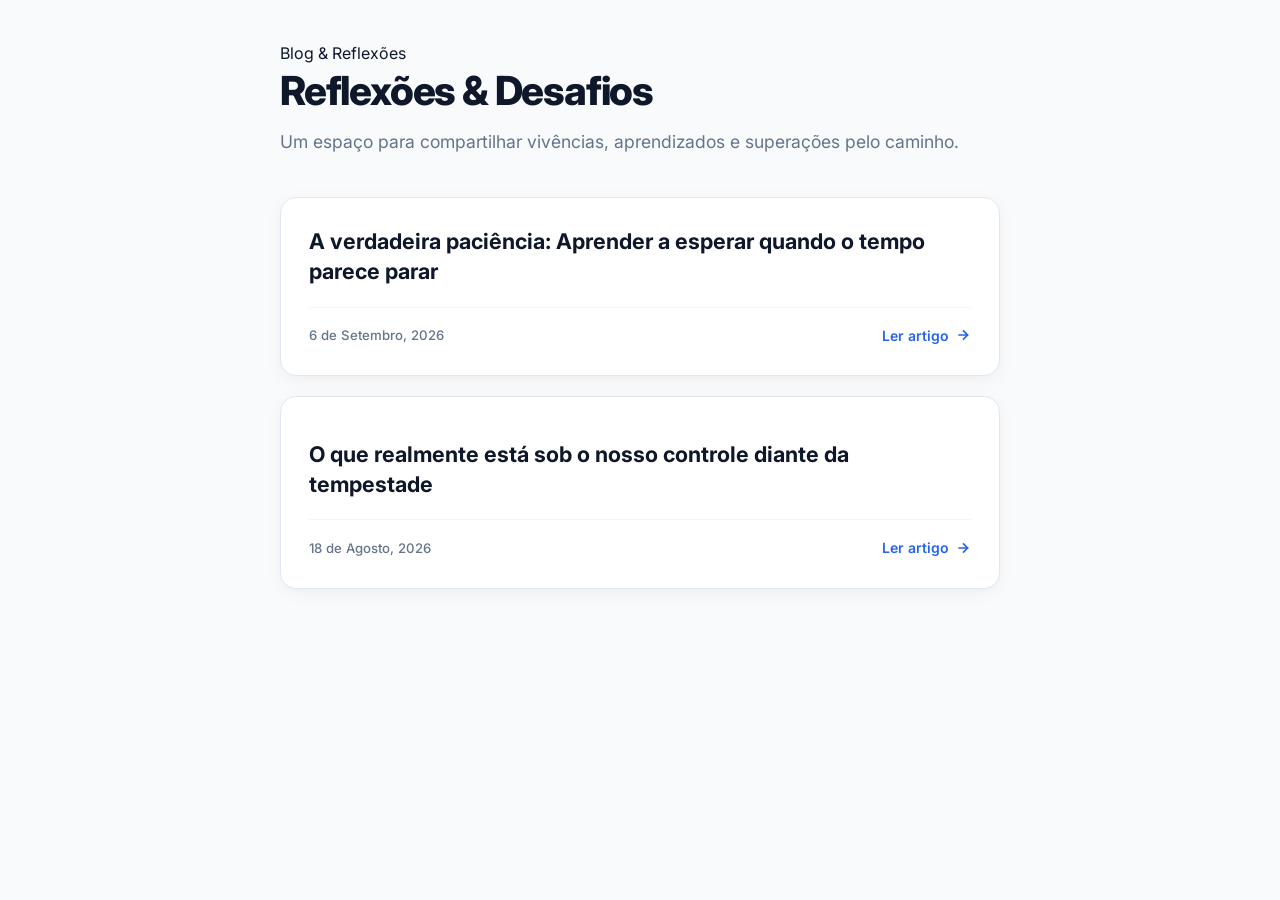
==== commit e370ac73: "Add files via upload" ====
--- a/index.html
+++ b/index.html
@@ -1,113 +1,83 @@
+<!-- Define el estándar HTML5 -->
 <!DOCTYPE html>
+<!-- Especifica la etiqueta raíz con el idioma oficial portugués de Brasil -->
 <html lang="pt-BR">
 <head>
+  <!-- Codificación de caracteres para compatibilidad de símbolos y acentos -->
   <meta charset="UTF-8">
+  <!-- Configuración de Viewport para adaptarse a pantallas móviles y desktop -->
   <meta name="viewport" content="width=device-width, initial-scale=1.0">
-  <title>Pensamentos & Reflexões</title>
-  
-  <!-- Tipografía Google Fonts (Inter) -->
+  <!-- Título principal de la aplicación -->
+  <title>Meu Blog Pessoal</title>
+  <!-- Importación de fuente moderna Inter desde Google Fonts -->
   <link rel="preconnect" href="https://fonts.googleapis.com">
   <link rel="preconnect" href="https://fonts.gstatic.com" crossorigin>
   <link href="https://fonts.googleapis.com/css2?family=Inter:wght@400;500;600;700;800&display=swap" rel="stylesheet">
-  
-  <!-- Estilos CSS -->
+  <!-- Enlace a la hoja de estilos CSS -->
   <link rel="stylesheet" href="style.css">
 </head>
 <body>
 
+  <!-- Contenedor central de la interfaz -->
   <main class="container">
-
-    <!-- ==========================================
-         VISTA 1: FEED DE PUBLICACIONES (MAIN VIEW)
-         ========================================== -->
+    
+    <!-- VISTA 1: Lista de Publicaciones del Feed (Vista activa inicial) -->
     <section id="feed-view" class="view active">
-      
-      <!-- Encabezado Principal (Hero Header) -->
+      <!-- Encabezado sobrio y limpio -->
       <header class="hero-header">
-        <h1 class="header-title">Pensamentos & Reflexões</h1>
-        <p>Escritos pessoais sobre a vida, fé e aprendizados.</p>
+        <span class="badge">Blog & Reflexões</span>
+        <h1 class="header-title">Reflexões & Desafios</h1>
+        <p>Um espaço para compartilhar vivências, aprendizados e superações pelo caminho.</p>
       </header>
 
-      <!-- Feed de Tarjetas -->
+      <!-- Lista de tarjetas en fondo claro -->
       <div class="posts-feed">
         
-        <!-- Tarjeta 1 -->
-        <article class="post-card" data-id="1">
-          <h2 class="post-title">O que realmente está sob o nosso controle diante da tempestade</h2>
-          
+        <!-- Tarjeta de la publicación 2 (Más reciente) -->
+        <article class="post-card" data-id="2">
+          <h2 class="post-title">A verdadeira paciência: Aprender a esperar quando o tempo parece parar</h2>
           <div class="card-footer-info">
-            <span class="post-date">18 de Agosto, 2026</span>
-            <span class="read-more">
-              Ler artigo 
-              <svg width="16" height="16" viewBox="0 0 24 24" fill="none" stroke="currentColor" stroke-width="2"><path d="M5 12h14M12 5l7 7-7 7"/></svg>
-            </span>
+            <time class="post-date">6 de Setembro, 2026</time>
+            <span class="read-more">Ler artigo <svg width="16" height="16" viewBox="0 0 24 24" fill="none" stroke="currentColor" stroke-width="2.5"><path d="M5 12h14M12 5l7 7-7 7"/></svg></span>
           </div>
         </article>
 
-        <!-- Tarjeta 2 -->
-        <article class="post-card" data-id="2">
-          <h2 class="post-title">A verdadeira paciência: Aprender a esperar quando o tempo parece parar</h2>
-          
+        <!-- Tarjeta de la publicación 1 -->
+        <article class="post-card" data-id="1">
+          <div class="card-header-info">
+
+          </div>
+          <h2 class="post-title">O que realmente está sob o nosso controle diante da tempestade</h2>
           <div class="card-footer-info">
-            <span class="post-date">6 de Setembro, 2026</span>
-            <span class="read-more">
-              Ler artigo 
-              <svg width="16" height="16" viewBox="0 0 24 24" fill="none" stroke="currentColor" stroke-width="2"><path d="M5 12h14M12 5l7 7-7 7"/></svg>
-            </span>
+            <time class="post-date">18 de Agosto, 2026</time>
+            <span class="read-more">Ler artigo <svg width="16" height="16" viewBox="0 0 24 24" fill="none" stroke="currentColor" stroke-width="2.5"><path d="M5 12h14M12 5l7 7-7 7"/></svg></span>
           </div>
         </article>
 
       </div>
     </section>
 
-    <!-- ==========================================
-         VISTA 2: LECTURA DETALLADA DEL ARTÍCULO
-         ========================================== -->
+    <!-- VISTA 2: Lectura Detallada de un Artículo Individual -->
     <section id="detail-view" class="view">
-      
-      <!-- Botón para regresar al listado -->
+      <!-- Botón de retorno claro -->
       <button id="back-btn" class="back-btn">
-        <svg width="18" height="18" viewBox="0 0 24 24" fill="none" stroke="currentColor" stroke-width="2"><path d="M19 12H5M12 19l-7-7 7-7"/></svg>
+        <svg width="20" height="20" viewBox="0 0 24 24" fill="none" stroke="currentColor" stroke-width="2.5" stroke-linecap="round" stroke-linejoin="round"><line x1="19" y1="12" x2="5" y2="12"></line><polyline points="12 19 5 12 12 5"></polyline></svg>
         Voltar às publicações
       </button>
 
-      <!-- Artículo completo -->
+      <!-- Tarjeta blanca para lectura cómoda -->
       <article class="single-article">
         <div class="article-meta">
           <time id="article-date" class="post-date"></time>
         </div>
-        
         <h1 id="article-title"></h1>
-        
-        <!-- Contenido dinámico inyectado por JS -->
         <div id="article-content" class="content"></div>
-
-        <!-- Sección de Comentarios Anónimos -->
-        <section class="comments-section">
-          <h3 class="comments-title">Comentários</h3>
-
-          <!-- Formulario de comentario -->
-          <form id="comment-form" class="comment-form">
-            <textarea 
-              id="comment-input" 
-              class="comment-input" 
-              placeholder="Escreva um comentário anônimo..." 
-              rows="3" 
-              required
-            ></textarea>
-            <button type="submit" class="comment-btn">Publicar comentário</button>
-          </form>
-
-          <!-- Lista de comentarios -->
-          <div id="comments-list" class="comments-list"></div>
-        </section>
-
       </article>
     </section>
 
   </main>
 
-  <!-- Lógica JavaScript -->
+  <!-- Carga del script JavaScript externo -->
   <script src="script.js"></script>
 </body>
 </html>
--- a/style.css
+++ b/style.css
@@ -1,28 +1,53 @@
 /* ==========================================================================
-   CONFIGURACIÓN DE VARIABLES Y PALETA DE COLORES
+   CONFIGURACIÓN DE VARIABLES Y PALETA DE COLORES (LIGHT MODE)
    ========================================================================== */
 :root {
+  /* Color de fondo principal de la página (gris-blanco suave) */
   --bg-color: #f8fafc;
+  
+  /* Color de fondo de los contenedores/tarjetas (blanco puro) */
   --card-bg: #ffffff;
+  
+  /* Color de borde por defecto de las tarjetas */
   --card-border: #e2e8f0;
+  
+  /* Color de borde al pasar el cursor sobre una tarjeta */
   --card-border-hover: #cbd5e1;
+  
+  /* Color de texto principal para títulos e información destacada */
   --text-main: #0f172a;
+  
+  /* Color de texto secundario para fechas y apoyo */
   --text-muted: #64748b;
+  
+  /* Color de texto optimizado para párrafos largos */
   --text-content: #334155;
+
+  /* Color primario de acento para botones y enlaces */
   --accent-primary: #2563eb;
+  
+  /* Color secundario de acento para etiquetas decorativas */
+  --accent-secondary: #7c3aed;
+  
+  /* Sombra suave por defecto */
   --shadow-card: 0 4px 20px -2px rgba(0, 0, 0, 0.05), 0 2px 6px -1px rgba(0, 0, 0, 0.02);
+  
+  /* Sombra más elevada para el efecto hover */
   --shadow-hover: 0 12px 28px -4px rgba(0, 0, 0, 0.08), 0 4px 12px -2px rgba(0, 0, 0, 0.03);
 }
 
 /* ==========================================================================
-   REINICIO BASE (RESET)
-   ========================================================================== */
+   REINICIO BASE (RESET) Y ESTILOS GLOBALES
+   ========================================================================== */
+
+/* Reseteo universal */
 * {
   box-sizing: border-box;
   margin: 0;
   padding: 0;
 }
 
+/* Estilos para el cuerpo completo del documento */
 body {
   font-family: 'Inter', system-ui, -apple-system, sans-serif;
   background-color: var(--bg-color);
@@ -34,14 +59,17 @@
 }
 
 /* ==========================================================================
-   ESTRUCTURA CONTENEDORA Y VISTAS
-   ========================================================================== */
+   ESTRUCTURA CONTENEDORA Y VISTAS DE NAVEGACIÓN
+   ========================================================================== */
+
+/* Contenedor central delimitador de ancho */
 .container {
   max-width: 720px;
   margin: 0 auto;
   width: 100%;
 }
 
+/* Reglas base para las secciones/vistas que se alternan */
 .view {
   display: none;
   opacity: 0;
@@ -49,6 +77,7 @@
   transition: opacity 0.25s ease, transform 0.25s ease;
 }
 
+/* Clase que activa y muestra la vista deseada */
 .view.active {
   display: block;
   opacity: 1;
@@ -56,13 +85,16 @@
 }
 
 /* ==========================================================================
-   ENCABEZADO PRINCIPAL (HERO)
-   ========================================================================== */
+   ENCABEZADO PRINCIPAL (HERO HEADER)
+   ========================================================================== */
+
+/* Estructura del bloque del encabezado principal */
 .hero-header {
   margin-bottom: 2.5rem;
   text-align: left;
 }
 
+/* Título principal del blog */
 .header-title {
   font-size: 2.5rem;
   font-weight: 800;
@@ -71,6 +103,7 @@
   line-height: 1.2;
 }
 
+/* Subtítulo o descripción corta debajo del título principal */
 .hero-header p {
   color: var(--text-muted);
   font-size: 1.1rem;
@@ -78,14 +111,17 @@
 }
 
 /* ==========================================================================
-   FEED DE TARJETAS (POST CARDS)
-   ========================================================================== */
+   FEED DE PUBLICACIONES Y TARJETAS (POST CARDS)
+   ========================================================================== */
+
+/* Contenedor flexible de la lista de entradas */
 .posts-feed {
   display: flex;
   flex-direction: column;
   gap: 1.25rem;
 }
 
+/* Estilo individual de las tarjetas de publicaciones */
 .post-card {
   background: var(--card-bg);
   border: 1px solid var(--card-border);
@@ -96,18 +132,52 @@
   transition: all 0.25s cubic-bezier(0.16, 1, 0.3, 1);
 }
 
+/* Comportamiento visual de la tarjeta al pasar el cursor (Hover) */
 .post-card:hover {
   transform: translateY(-3px);
   border-color: var(--card-border-hover);
   box-shadow: var(--shadow-hover);
 }
 
+/* Sección superior dentro de la tarjeta (Tags y Tiempo de lectura) */
+.card-header-info {
+  display: flex;
+  justify-content: space-between;
+  align-items: center;
+  margin-bottom: 0.85rem;
+}
+
+/* Clase base universal para las etiquetas (Tags) */
+.tag {
+  font-size: 0.75rem;
+  font-weight: 600;
+  padding: 0.25rem 0.65rem;
+  border-radius: 6px;
+}
+
+.tag-blue {
+  background: #eff6ff;
+  color: #1d4ed8;
+}
+
+.tag-purple {
+  background: #f5f3ff;
+  color: #6d28d9;
+}
+
+/* Indicador de tiempo estimado de lectura */
+.read-time {
+  font-size: 0.8rem;
+  color: var(--text-muted);
+  font-weight: 500;
+}
+
+/* Título del post dentro de la tarjeta */
 .post-title {
   font-size: 1.35rem;
   font-weight: 700;
   color: var(--text-main);
   line-height: 1.4;
-  margin-top: 0.25rem;
   margin-bottom: 1.25rem;
   transition: color 0.2s ease;
 }
@@ -116,6 +186,7 @@
   color: var(--accent-primary);
 }
 
+/* Sección inferior dentro de la tarjeta */
 .card-footer-info {
   display: flex;
   justify-content: space-between;
@@ -124,12 +195,14 @@
   padding-top: 1rem;
 }
 
+/* Fecha de la publicación */
 .post-date {
   font-size: 0.825rem;
   font-weight: 500;
   color: var(--text-muted);
 }
 
+/* Texto/Enlace indicador "Ler artigo" */
 .read-more {
   font-size: 0.875rem;
   font-weight: 600;
@@ -146,8 +219,10 @@
 }
 
 /* ==========================================================================
-   VISTA DETALLADA DEL ARTÍCULO
-   ========================================================================== */
+   VISTA DETALLADA DEL ARTÍCULO (SINGLE ARTICLE)
+   ========================================================================== */
+
+/* Botón de regreso a la lista de publicaciones */
 .back-btn {
   display: inline-flex;
   align-items: center;
@@ -171,6 +246,7 @@
   transform: translateX(-3px);
 }
 
+/* Contenedor principal del artículo completo */
 .single-article {
   background: var(--card-bg);
   border: 1px solid var(--card-border);
@@ -179,10 +255,12 @@
   box-shadow: var(--shadow-card);
 }
 
+/* Contenedor de información meta dentro del artículo */
 .article-meta {
   margin-bottom: 1rem;
 }
 
+/* Título principal dentro del artículo leído */
 .single-article h1 {
   font-size: 2.25rem;
   font-weight: 800;
@@ -192,6 +270,7 @@
   letter-spacing: -0.02em;
 }
 
+/* Párrafos dentro del contenido del artículo */
 .single-article .content p {
   font-size: 1.1rem;
   color: var(--text-content);
@@ -199,6 +278,7 @@
   line-height: 1.8;
 }
 
+/* Estilos para las citas bíblicas/textos (Blockquote) */
 .single-article blockquote {
   border-left: 4px solid var(--accent-primary);
   background: #f8fafc;
@@ -211,116 +291,16 @@
 }
 
 /* ==========================================================================
-   SECCIÓN DE COMENTARIOS ANÓNIMOS
-   ========================================================================== */
-.comments-section {
-  margin-top: 3rem;
-  padding-top: 2rem;
-  border-top: 1px solid var(--card-border);
-}
-
-.comments-title {
-  font-size: 1.25rem;
-  font-weight: 700;
-  color: var(--text-main);
-  margin-bottom: 1.25rem;
-}
-
-.comment-form {
-  display: flex;
-  flex-direction: column;
-  gap: 0.75rem;
-  margin-bottom: 2rem;
-}
-
-.comment-input {
-  width: 100%;
-  padding: 0.85rem 1rem;
-  border: 1px solid var(--card-border);
-  border-radius: 12px;
-  background-color: var(--bg-color);
-  color: var(--text-main);
-  font-family: inherit;
-  font-size: 0.95rem;
-  resize: vertical;
-  outline: none;
-  transition: border-color 0.2s ease, box-shadow 0.2s ease;
-}
-
-.comment-input:focus {
-  border-color: var(--accent-primary);
-  box-shadow: 0 0 0 3px rgba(37, 99, 235, 0.1);
-}
-
-.comment-btn {
-  align-self: flex-end;
-  background-color: var(--accent-primary);
-  color: #ffffff;
-  border: none;
-  border-radius: 8px;
-  padding: 0.6rem 1.25rem;
-  font-size: 0.875rem;
-  font-weight: 600;
-  cursor: pointer;
-  transition: background-color 0.2s ease;
-}
-
-.comment-btn:hover {
-  background-color: #1d4ed8;
-}
-
-.comments-list {
-  display: flex;
-  flex-direction: column;
-  gap: 1rem;
-}
-
-.comment-card {
-  background-color: var(--bg-color);
-  border: 1px solid var(--card-border);
-  border-radius: 12px;
-  padding: 1rem 1.25rem;
-}
-
-.comment-header {
-  display: flex;
-  justify-content: space-between;
-  align-items: center;
-  margin-bottom: 0.5rem;
-}
-
-.comment-author {
-  font-size: 0.825rem;
-  font-weight: 700;
-  color: var(--text-main);
-}
-
-.comment-date {
-  font-size: 0.75rem;
-  color: var(--text-muted);
-}
-
-.comment-text {
-  font-size: 0.95rem;
-  color: var(--text-content);
-  line-height: 1.6;
-  white-space: pre-wrap;
-}
-
-.no-comments {
-  font-size: 0.9rem;
-  color: var(--text-muted);
-  font-style: italic;
-}
-
-/* ==========================================================================
-   ADAPTABILIDAD RESPONSIVA PARA MÓVILES
-   ========================================================================== */
+   ADAPTABILIDAD PARA DISPOSITIVOS MÓVILES (RESPONSIVE DESIGN)
+   ========================================================================== */
+
 @media (max-width: 640px) {
+  /* Ajuste de margen general para pantallas móviles */
   body {
     padding: 1.5rem 1rem;
   }
 
+  /* Ajuste de tamaño del título del hero */
   .header-title {
     font-size: 1.85rem;
   }
@@ -333,50 +313,48 @@
     margin-bottom: 1.75rem;
   }
 
+  /* Reducción de relleno de las tarjetas para pantallas pequeñas */
   .post-card {
     padding: 1.25rem;
     border-radius: 14px;
   }
 
+  /* Título de los posts dentro del feed */
   .post-title {
     font-size: 1.15rem;
     margin-bottom: 1rem;
   }
 
+  /* Relleno del artículo completo en móvil */
   .single-article {
     padding: 1.5rem 1.25rem;
     border-radius: 16px;
   }
 
+  /* Título del artículo dentro de la lectura */
   .single-article h1 {
     font-size: 1.5rem;
     margin-bottom: 1.5rem;
   }
 
+  /* Ajuste de lectura de párrafos en móvil */
   .single-article .content p {
     font-size: 1rem;
     line-height: 1.7;
     margin-bottom: 1.25rem;
   }
 
+  /* Citas para pantalla móvil */
   .single-article blockquote {
     padding: 1rem 1.15rem;
     font-size: 0.95rem;
     margin: 1.5rem 0;
   }
 
+  /* Ajuste del botón para volver en móvil */
   .back-btn {
     padding: 0.5rem 1rem;
     font-size: 0.85rem;
     margin-bottom: 1.25rem;
   }
-
-  .comments-section {
-    margin-top: 2rem;
-    padding-top: 1.5rem;
-  }
-
-  .comment-btn {
-    width: 100%;
-  }
 }
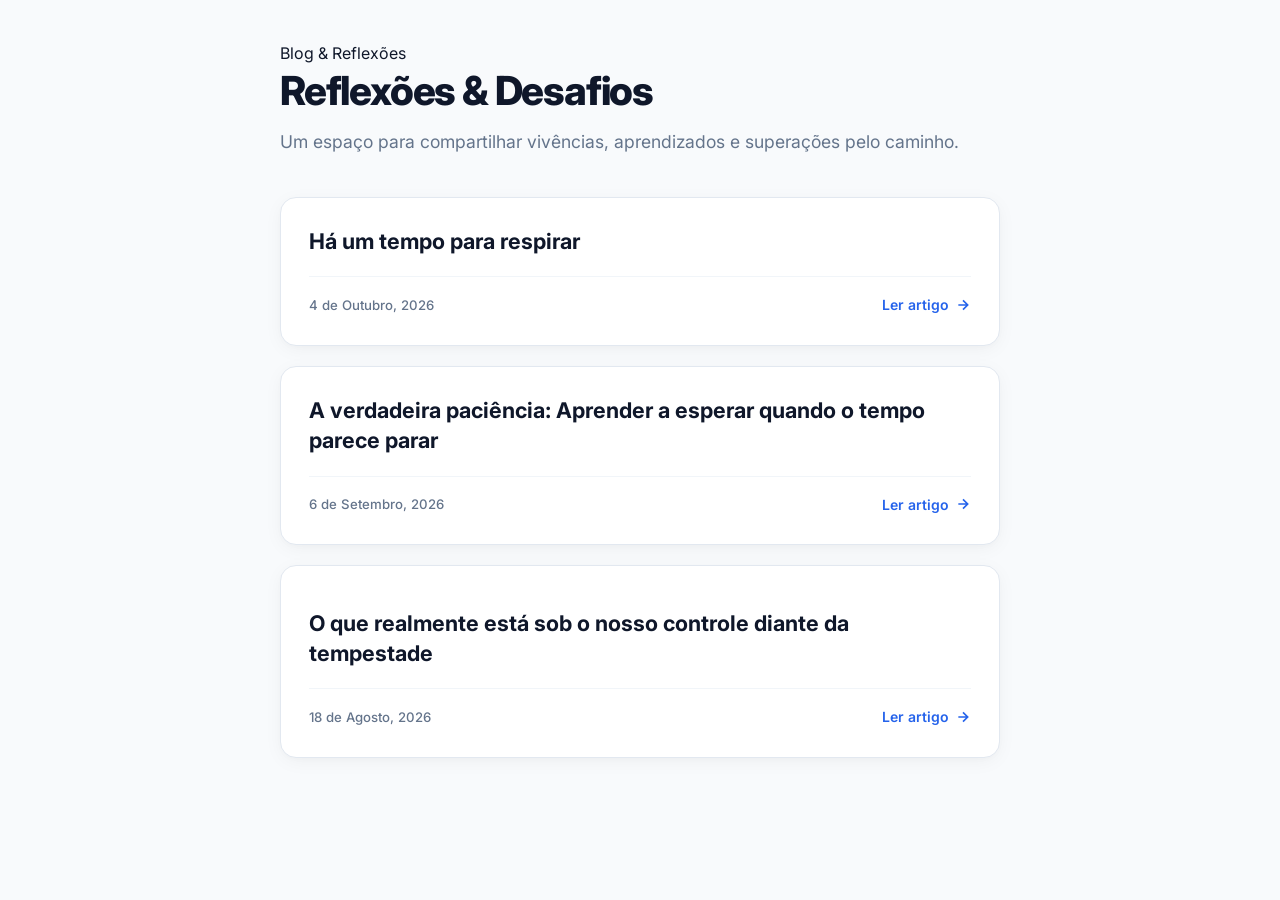
==== commit 4f564027: "Add files via upload" ====
--- a/index.html
+++ b/index.html
@@ -32,8 +32,17 @@
 
       <!-- Lista de tarjetas en fondo claro -->
       <div class="posts-feed">
+
+        <!-- Tarjeta de la publicación 3 (Más reciente) -->
+        <article class="post-card" data-id="3">
+          <h2 class="post-title">Há um tempo para respirar</h2>
+          <div class="card-footer-info">
+            <time class="post-date">4 de Outubro, 2026</time>
+            <span class="read-more">Ler artigo <svg width="16" height="16" viewBox="0 0 24 24" fill="none" stroke="currentColor" stroke-width="2.5"><path d="M5 12h14M12 5l7 7-7 7"/></svg></span>
+          </div>
+        </article>
         
-        <!-- Tarjeta de la publicación 2 (Más reciente) -->
+        <!-- Tarjeta de la publicación 2 -->
         <article class="post-card" data-id="2">
           <h2 class="post-title">A verdadeira paciência: Aprender a esperar quando o tempo parece parar</h2>
           <div class="card-footer-info">
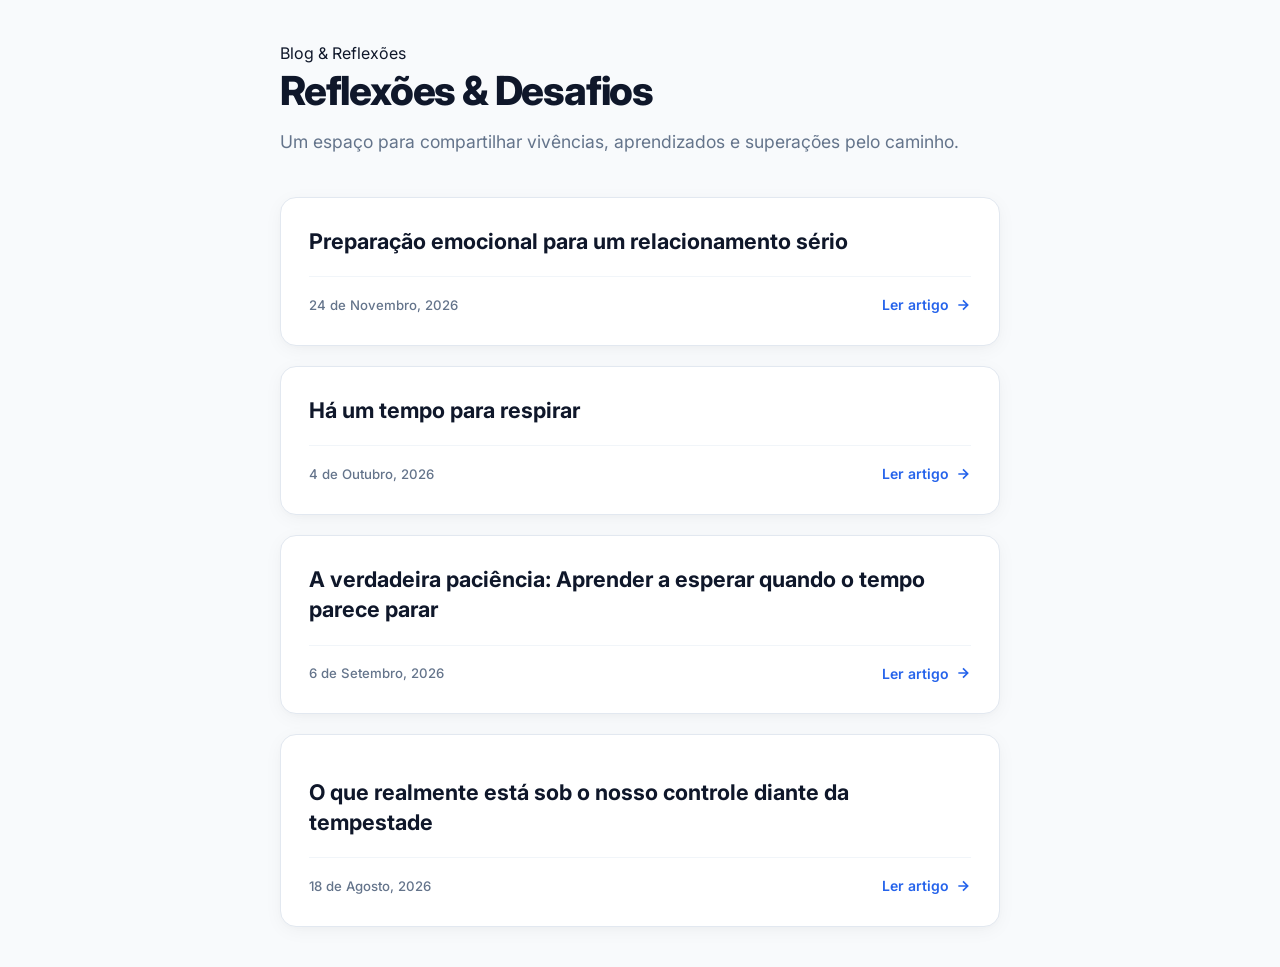
==== commit e5041229: "Update index.html" ====
--- a/index.html
+++ b/index.html
@@ -32,6 +32,15 @@
 
       <!-- Lista de tarjetas en fondo claro -->
       <div class="posts-feed">
+
+        <!-- Tarjeta de la publicación 4 (Más reciente) -->
+        <article class="post-card" data-id="4">
+          <h2 class="post-title">Preparação emocional para um relacionamento sério</h2>
+          <div class="card-footer-info">
+            <time class="post-date">24 de Novembro, 2026</time>
+            <span class="read-more">Ler artigo <svg width="16" height="16" viewBox="0 0 24 24" fill="none" stroke="currentColor" stroke-width="2.5"><path d="M5 12h14M12 5l7 7-7 7"/></svg></span>
+          </div>
+        </article>
 
         <!-- Tarjeta de la publicación 3 (Más reciente) -->
         <article class="post-card" data-id="3">
@@ -89,4 +98,4 @@
   <!-- Carga del script JavaScript externo -->
   <script src="script.js"></script>
 </body>
-</html>+</html>
